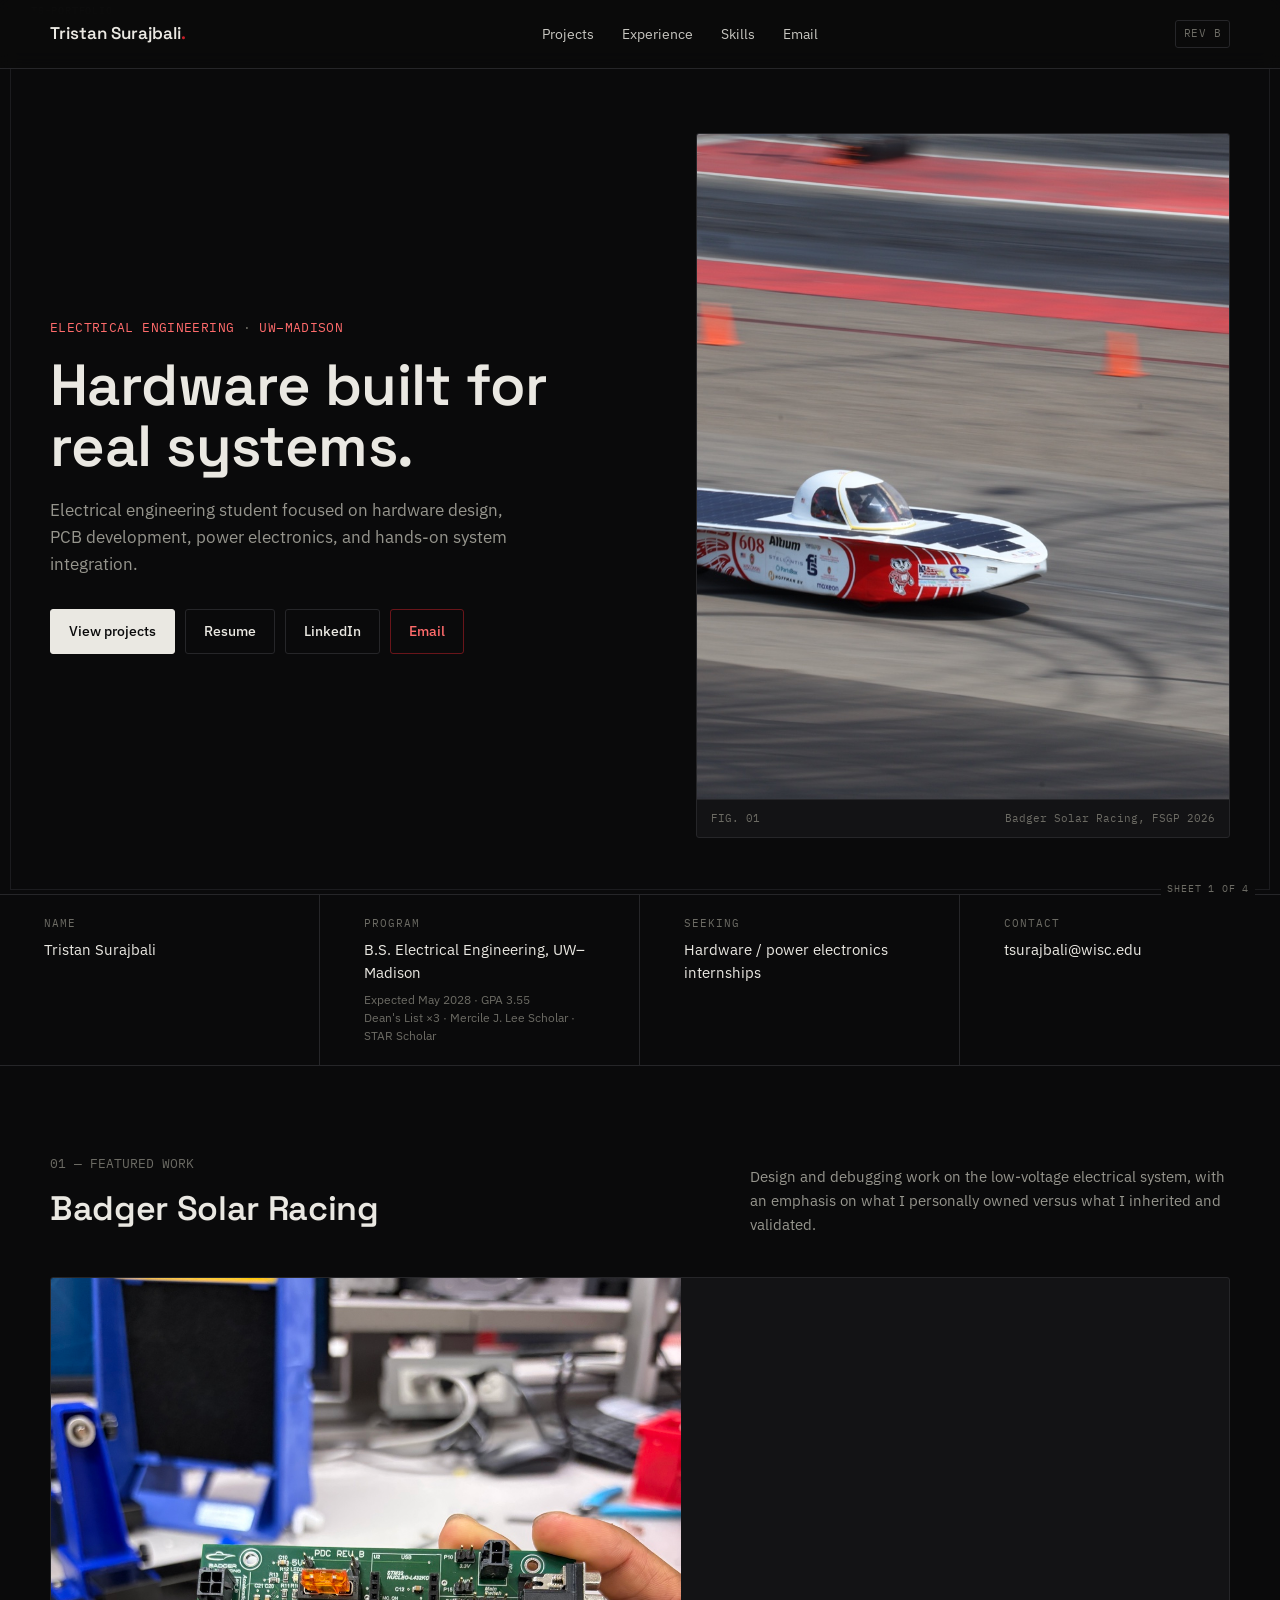
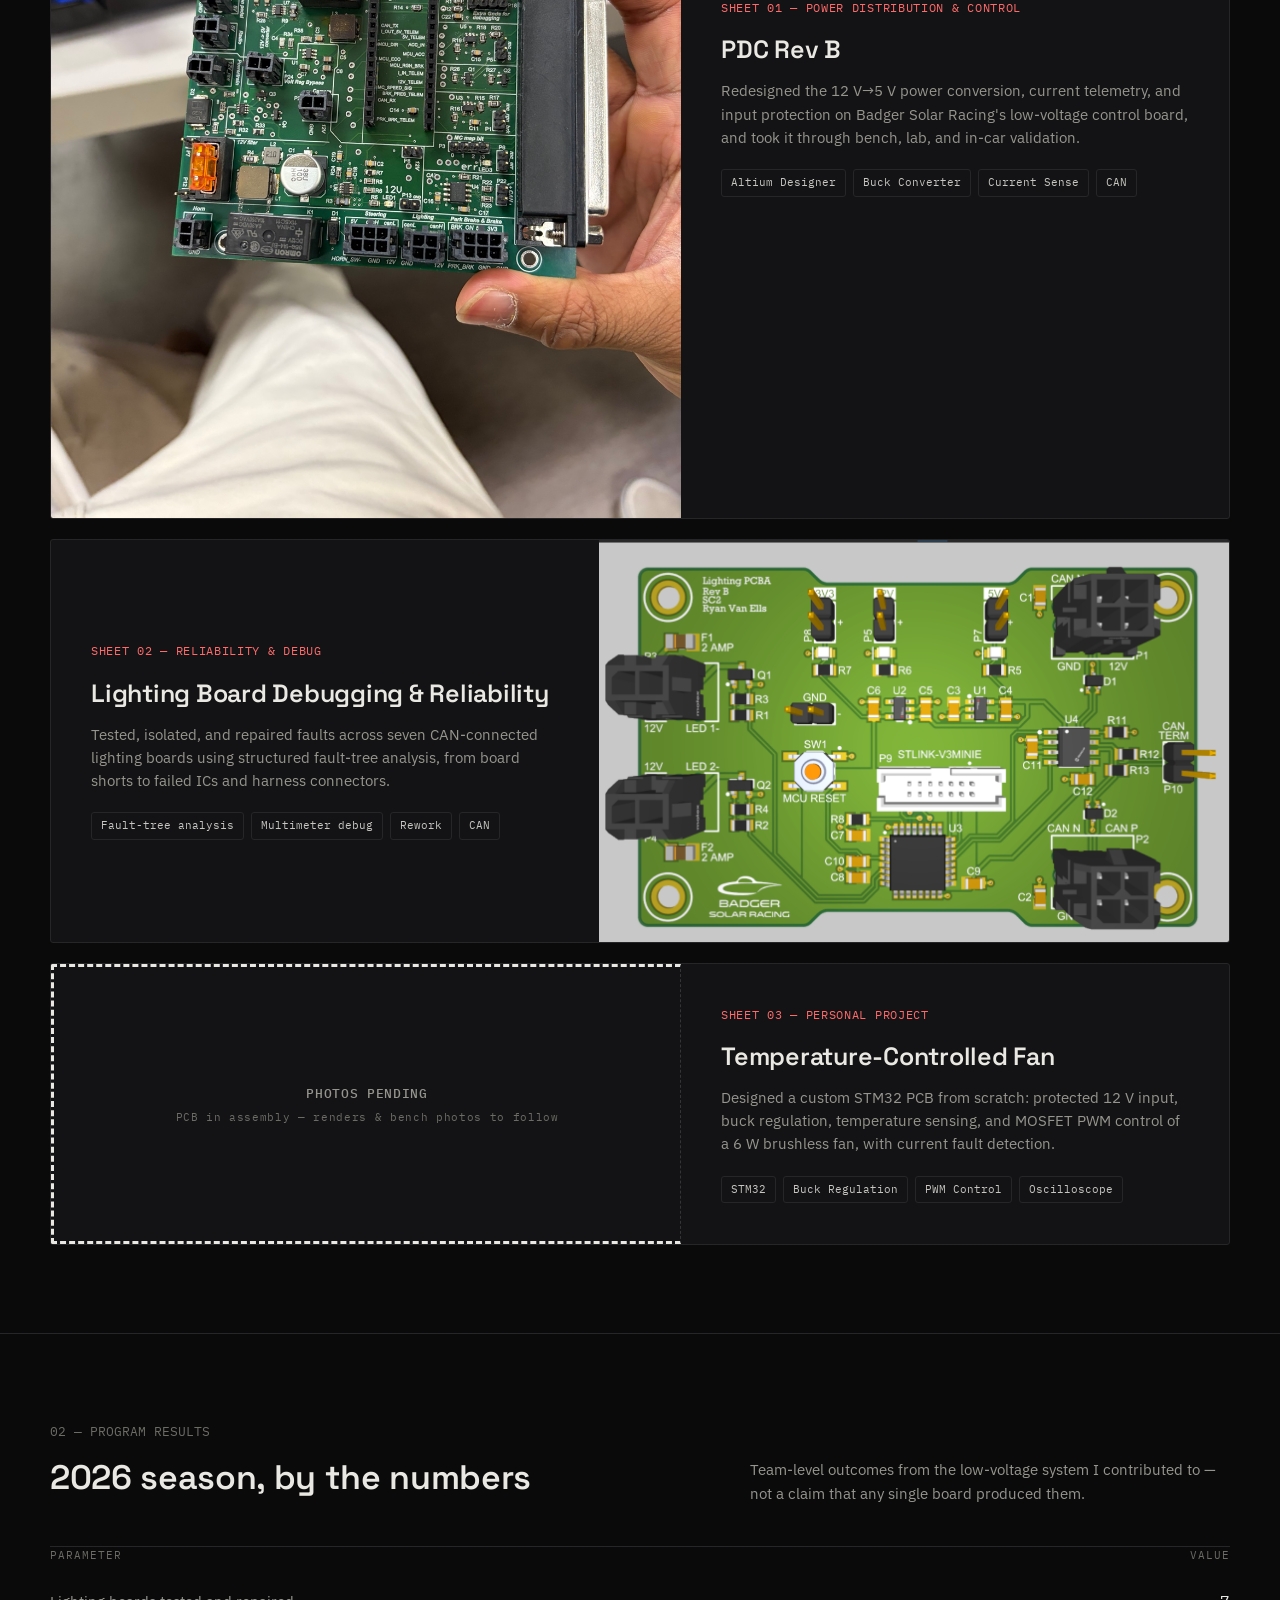
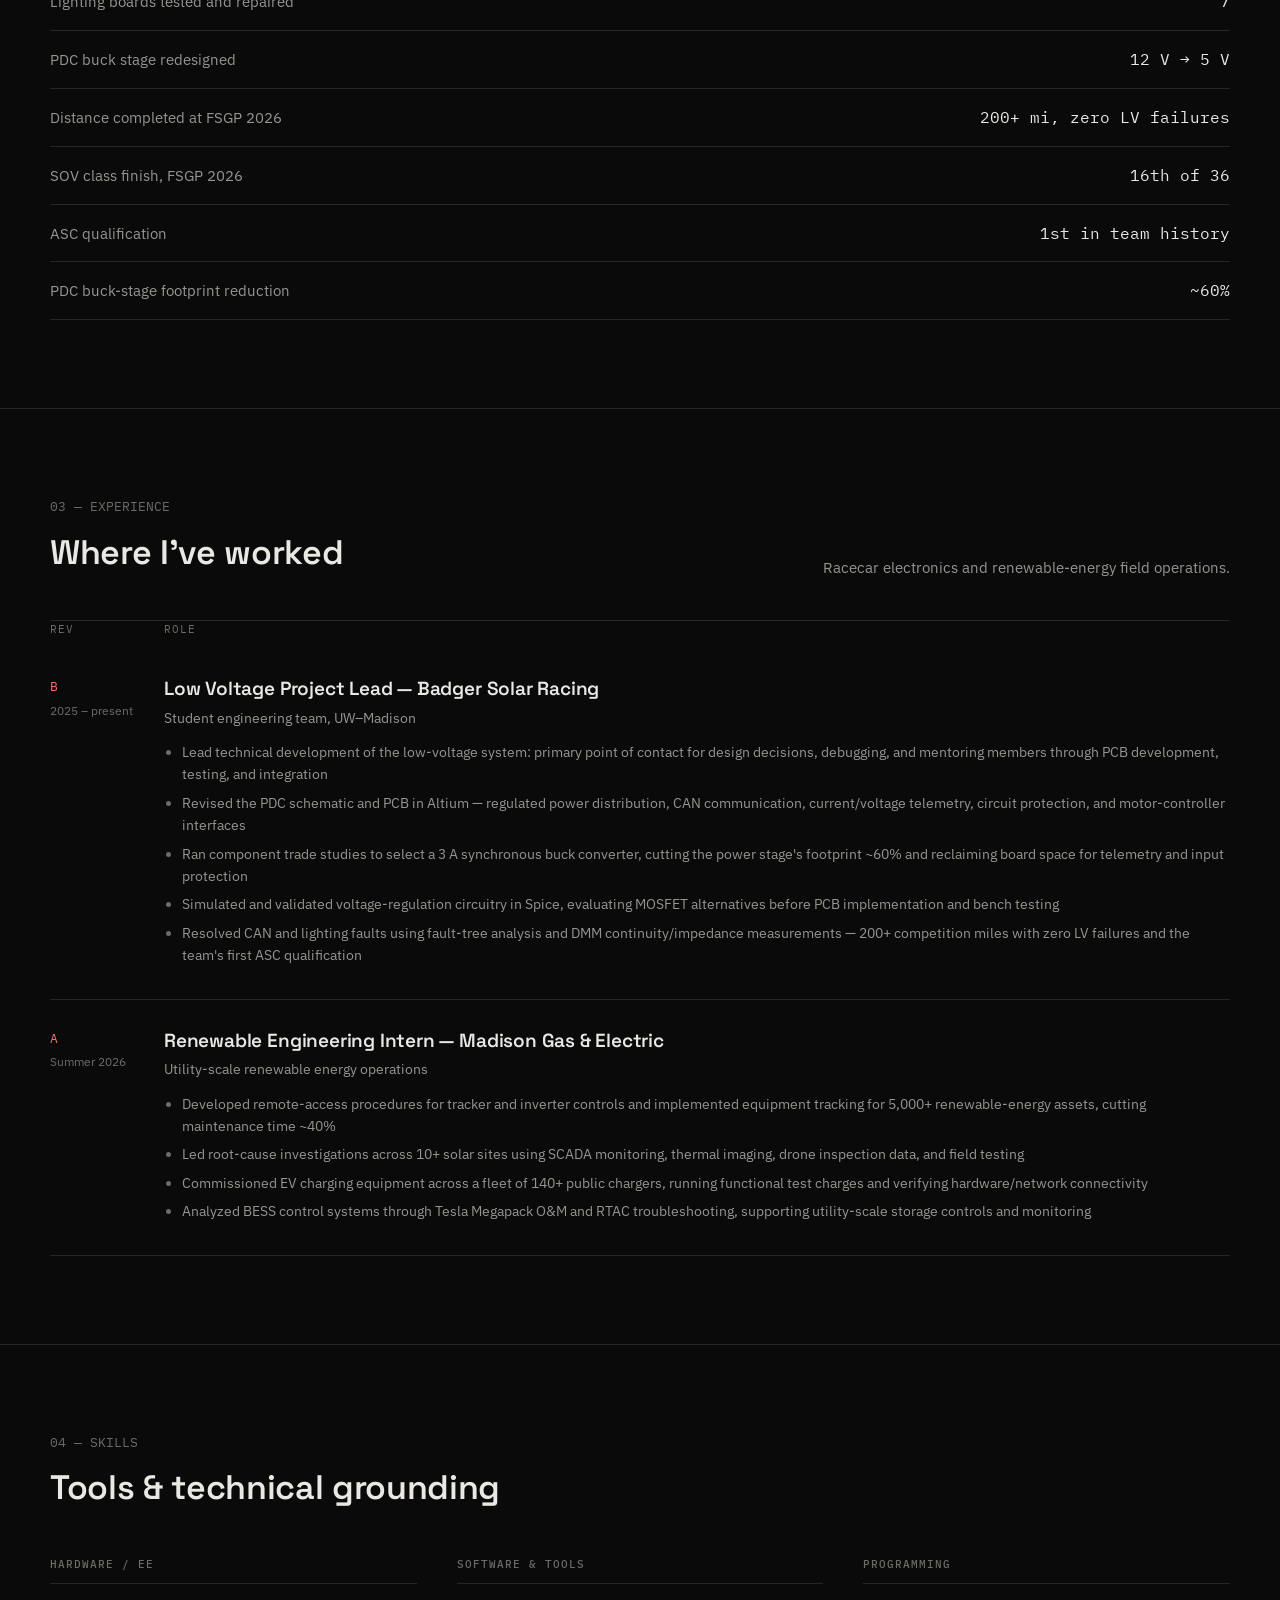
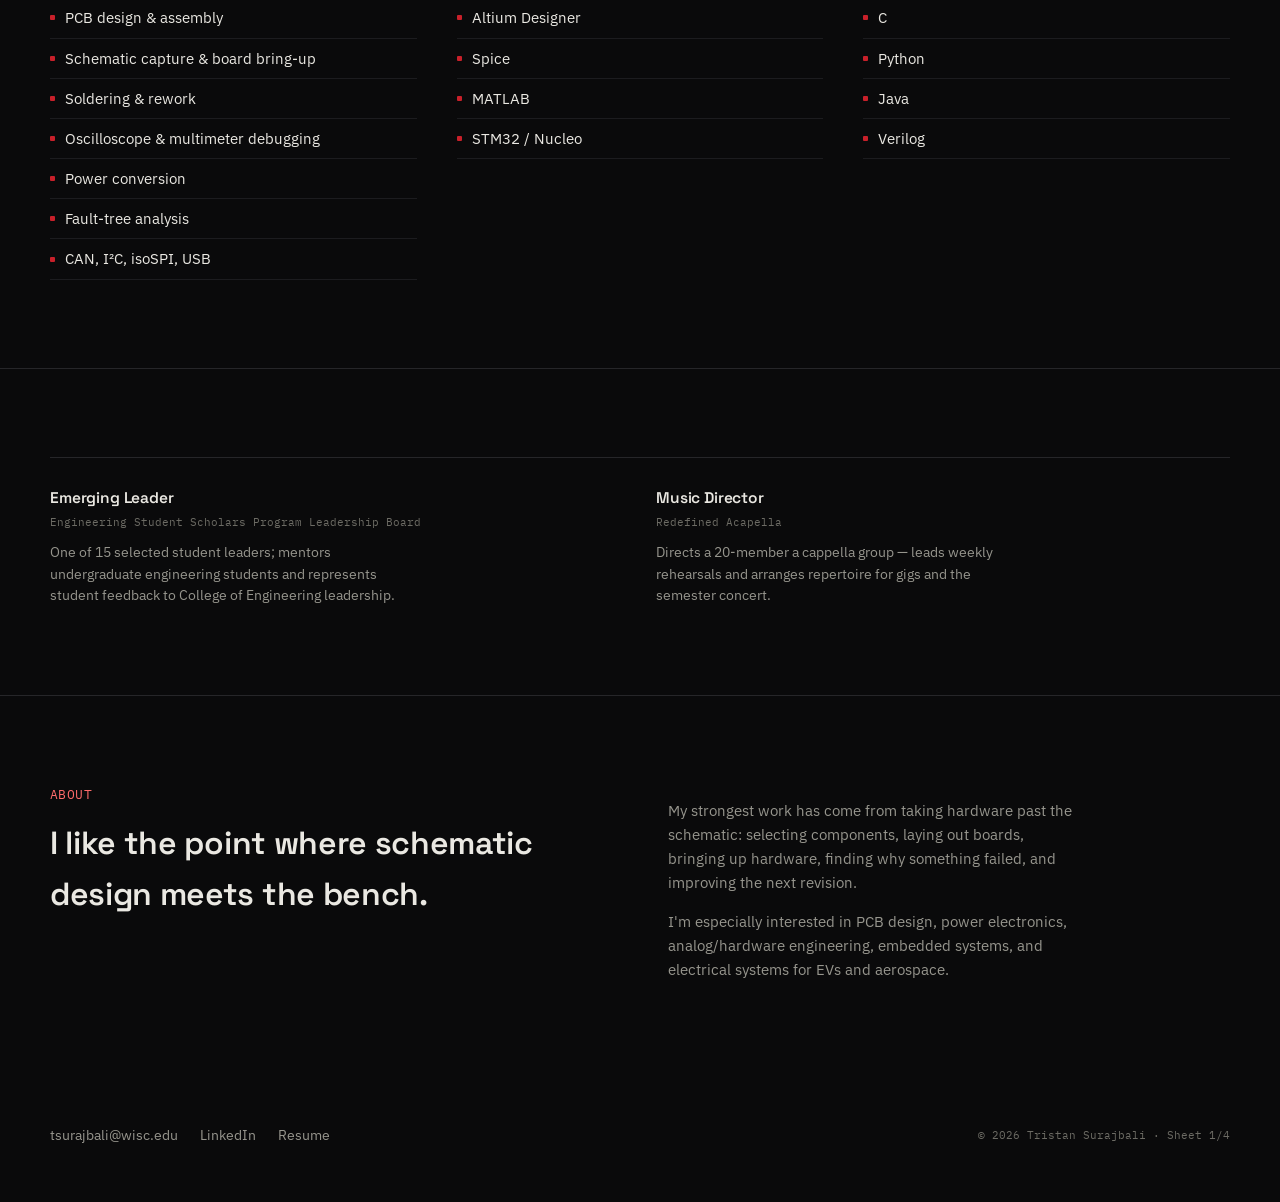
==== index.html @ f3c8b590 "Add files via upload" ====
<!doctype html>
<html lang="en">
<head>
<meta charset="utf-8" />
<meta name="viewport" content="width=device-width,initial-scale=1" />
<meta name="description" content="Tristan Surajbali — electrical engineering student focused on PCB design, power electronics, and hardware debugging." />
<title>Tristan Surajbali | Electrical Engineering Portfolio</title>
<link rel="preconnect" href="https://fonts.googleapis.com">
<link rel="preconnect" href="https://fonts.gstatic.com" crossorigin>
<link href="https://fonts.googleapis.com/css2?family=Space+Grotesk:wght@500;600;700&family=IBM+Plex+Sans:wght@400;500;600&family=IBM+Plex+Mono:wght@400;500&display=swap" rel="stylesheet">
<link rel="stylesheet" href="styles.css" />
</head>
<body>
  <div class="sheet-frame"><span class="tick-tl">TS-PORTFOLIO</span><span class="tick-br">SHEET 1 OF 4</span></div>

  <nav class="nav">
    <div class="container nav-inner">
      <a class="brand" href="index.html">Tristan Surajbali<span class="dot">.</span></a>
      <div class="nav-links">
        <a href="#projects">Projects</a>
        <a href="#experience">Experience</a>
        <a href="#skills">Skills</a>
        <a href="mailto:tsurajbali@wisc.edu">Email</a>
      </div>
      <div class="nav-rev">REV&nbsp;B</div>
    </div>
  </nav>

  <header class="hero">
    <div class="container">
      <div class="hero-grid">
        <div>
          <div class="kicker">ELECTRICAL ENGINEERING <span>·</span> UW&ndash;MADISON</div>
          <h1>Hardware built for real systems.</h1>
          <p class="hero-lede">Electrical engineering student focused on hardware design, PCB development, power electronics, and hands-on system integration.</p>
          <div class="actions">
            <a class="btn primary" href="#projects">View projects</a>
            <a class="btn" href="resume.pdf">Resume</a>
            <a class="btn" href="https://www.linkedin.com/in/tristan-surajbali/" target="_blank" rel="noopener">LinkedIn</a>
            <a class="btn accent" href="mailto:tsurajbali@wisc.edu">Email</a>
          </div>
        </div>
        <div class="figure-box">
          <img src="assets/solar-car-track.jpeg" alt="Badger Solar Racing car on track at competition" />
          <div class="figure-cap"><span>FIG. 01</span><span>Badger Solar Racing, FSGP 2026</span></div>
        </div>
      </div>
    </div>

    <div class="titleblock">
      <div class="tb-cell">
        <div class="tb-label">Name</div>
        <div class="tb-value">Tristan Surajbali</div>
      </div>
      <div class="tb-cell">
        <div class="tb-label">Program</div>
        <div class="tb-value">B.S. Electrical Engineering, UW&ndash;Madison
          <span class="tb-sub">Expected May 2028 &middot; GPA 3.55<br>Dean's List &times;3 &middot; Mercile J. Lee Scholar &middot; STAR Scholar</span>
        </div>
      </div>
      <div class="tb-cell">
        <div class="tb-label">Seeking</div>
        <div class="tb-value">Hardware / power electronics internships</div>
      </div>
      <div class="tb-cell">
        <div class="tb-label">Contact</div>
        <div class="tb-value"><a href="mailto:tsurajbali@wisc.edu">tsurajbali@wisc.edu</a></div>
      </div>
    </div>
  </header>

  <main>
    <section class="section" id="projects">
      <div class="container">
        <div class="section-head">
          <div>
            <div class="section-num mono">01 &mdash; FEATURED WORK</div>
            <h2 style="margin-top:8px;">Badger Solar Racing</h2>
          </div>
          <p>Design and debugging work on the low-voltage electrical system, with an emphasis on what I personally owned versus what I inherited and validated.</p>
        </div>

        <div class="project-list">
          <a class="project-tile" href="pdc.html">
            <div class="pt-media"><img src="assets/pdc-hand.jpeg" alt="PDC Rev B assembled PCB held in hand" /></div>
            <div class="pt-body">
              <div class="pt-sheet">SHEET 01 &mdash; POWER DISTRIBUTION &amp; CONTROL</div>
              <h3>PDC Rev B</h3>
              <p>Redesigned the 12&nbsp;V&rarr;5&nbsp;V power conversion, current telemetry, and input protection on Badger Solar Racing's low-voltage control board, and took it through bench, lab, and in-car validation.</p>
              <div class="pt-tags">
                <span class="chip">Altium Designer</span>
                <span class="chip">Buck Converter</span>
                <span class="chip">Current Sense</span>
                <span class="chip">CAN</span>
              </div>
            </div>
          </a>

          <a class="project-tile" href="lighting.html">
            <div class="pt-media"><img src="assets/lighting-3d.png" alt="Lighting control board 3D render" /></div>
            <div class="pt-body">
              <div class="pt-sheet">SHEET 02 &mdash; RELIABILITY &amp; DEBUG</div>
              <h3>Lighting Board Debugging &amp; Reliability</h3>
              <p>Tested, isolated, and repaired faults across seven CAN-connected lighting boards using structured fault-tree analysis, from board shorts to failed ICs and harness connectors.</p>
              <div class="pt-tags">
                <span class="chip">Fault-tree analysis</span>
                <span class="chip">Multimeter debug</span>
                <span class="chip">Rework</span>
                <span class="chip">CAN</span>
              </div>
            </div>
          </a>

          <a class="project-tile" href="fan.html">
            <div class="pt-media pending">
              <div class="pending-inner"><strong>PHOTOS PENDING</strong>PCB in assembly &mdash; renders &amp; bench photos to follow</div>
            </div>
            <div class="pt-body">
              <div class="pt-sheet">SHEET 03 &mdash; PERSONAL PROJECT</div>
              <h3>Temperature-Controlled Fan</h3>
              <p>Designed a custom STM32 PCB from scratch: protected 12&nbsp;V input, buck regulation, temperature sensing, and MOSFET PWM control of a 6&nbsp;W brushless fan, with current fault detection.</p>
              <div class="pt-tags">
                <span class="chip">STM32</span>
                <span class="chip">Buck Regulation</span>
                <span class="chip">PWM Control</span>
                <span class="chip">Oscilloscope</span>
              </div>
            </div>
          </a>
        </div>
      </div>
    </section>

    <section class="section compact">
      <div class="container">
        <div class="section-head">
          <div>
            <div class="section-num mono">02 &mdash; PROGRAM RESULTS</div>
            <h2 style="margin-top:8px;">2026 season, by the numbers</h2>
          </div>
          <p>Team-level outcomes from the low-voltage system I contributed to &mdash; not a claim that any single board produced them.</p>
        </div>
        <div class="spec-table">
          <div class="spec-head"><span>Parameter</span><span>Value</span></div>
          <div class="spec-row"><span class="param">Lighting boards tested and repaired</span><span class="val">7</span></div>
          <div class="spec-row"><span class="param">PDC buck stage redesigned</span><span class="val">12&nbsp;V &rarr; 5&nbsp;V</span></div>
          <div class="spec-row"><span class="param">Distance completed at FSGP 2026</span><span class="val">200+ mi, zero LV failures</span></div>
          <div class="spec-row"><span class="param">SOV class finish, FSGP 2026</span><span class="val">16th of 36</span></div>
          <div class="spec-row"><span class="param">ASC qualification</span><span class="val">1st in team history</span></div>
          <div class="spec-row"><span class="param">PDC buck-stage footprint reduction</span><span class="val">~60%</span></div>
        </div>
      </div>
    </section>

    <section class="section" id="experience">
      <div class="container">
        <div class="section-head">
          <div>
            <div class="section-num mono">03 &mdash; EXPERIENCE</div>
            <h2 style="margin-top:8px;">Where I've worked</h2>
          </div>
          <p>Racecar electronics and renewable-energy field operations.</p>
        </div>

        <div class="rev-log">
          <div class="rev-head"><span>Rev</span><span>Role</span></div>

          <div class="rev-row">
            <div>
              <div class="rev-tag">B</div>
              <span class="rev-when">2025 &ndash; present</span>
            </div>
            <div>
              <h3>Low Voltage Project Lead &mdash; Badger Solar Racing</h3>
              <div class="rev-org">Student engineering team, UW&ndash;Madison</div>
              <ul>
                <li>Lead technical development of the low-voltage system: primary point of contact for design decisions, debugging, and mentoring members through PCB development, testing, and integration</li>
                <li>Revised the PDC schematic and PCB in Altium &mdash; regulated power distribution, CAN communication, current/voltage telemetry, circuit protection, and motor-controller interfaces</li>
                <li>Ran component trade studies to select a 3&nbsp;A synchronous buck converter, cutting the power stage's footprint ~60% and reclaiming board space for telemetry and input protection</li>
                <li>Simulated and validated voltage-regulation circuitry in Spice, evaluating MOSFET alternatives before PCB implementation and bench testing</li>
                <li>Resolved CAN and lighting faults using fault-tree analysis and DMM continuity/impedance measurements &mdash; 200+ competition miles with zero LV failures and the team's first ASC qualification</li>
              </ul>
            </div>
          </div>

          <div class="rev-row">
            <div>
              <div class="rev-tag">A</div>
              <span class="rev-when">Summer 2026</span>
            </div>
            <div>
              <h3>Renewable Engineering Intern &mdash; Madison Gas &amp; Electric</h3>
              <div class="rev-org">Utility-scale renewable energy operations</div>
              <ul>
                <li>Developed remote-access procedures for tracker and inverter controls and implemented equipment tracking for 5,000+ renewable-energy assets, cutting maintenance time ~40%</li>
                <li>Led root-cause investigations across 10+ solar sites using SCADA monitoring, thermal imaging, drone inspection data, and field testing</li>
                <li>Commissioned EV charging equipment across a fleet of 140+ public chargers, running functional test charges and verifying hardware/network connectivity</li>
                <li>Analyzed BESS control systems through Tesla Megapack O&amp;M and RTAC troubleshooting, supporting utility-scale storage controls and monitoring</li>
              </ul>
            </div>
          </div>
        </div>
      </div>
    </section>

    <section class="section compact" id="skills">
      <div class="container">
        <div class="section-head">
          <div>
            <div class="section-num mono">04 &mdash; SKILLS</div>
            <h2 style="margin-top:8px;">Tools &amp; technical grounding</h2>
          </div>
        </div>
        <div class="skills-grid">
          <div class="skill-group">
            <h3>Hardware / EE</h3>
            <ul>
              <li>PCB design &amp; assembly</li>
              <li>Schematic capture &amp; board bring-up</li>
              <li>Soldering &amp; rework</li>
              <li>Oscilloscope &amp; multimeter debugging</li>
              <li>Power conversion</li>
              <li>Fault-tree analysis</li>
              <li>CAN, I&sup2;C, isoSPI, USB</li>
            </ul>
          </div>
          <div class="skill-group">
            <h3>Software &amp; Tools</h3>
            <ul>
              <li>Altium Designer</li>
              <li>Spice</li>
              <li>MATLAB</li>
              <li>STM32 / Nucleo</li>
            </ul>
          </div>
          <div class="skill-group">
            <h3>Programming</h3>
            <ul>
              <li>C</li>
              <li>Python</li>
              <li>Java</li>
              <li>Verilog</li>
            </ul>
          </div>
        </div>
      </div>
    </section>

    <section class="section compact">
      <div class="container">
        <div class="leadership-grid">
          <div class="leadership-item">
            <h3>Emerging Leader</h3>
            <div class="l-org mono">Engineering Student Scholars Program Leadership Board</div>
            <p>One of 15 selected student leaders; mentors undergraduate engineering students and represents student feedback to College of Engineering leadership.</p>
          </div>
          <div class="leadership-item">
            <h3>Music Director</h3>
            <div class="l-org mono">Redefined Acapella</div>
            <p>Directs a 20-member a cappella group &mdash; leads weekly rehearsals and arranges repertoire for gigs and the semester concert.</p>
          </div>
        </div>
      </div>
    </section>

    <section class="section compact">
      <div class="container two-col">
        <div class="copy">
          <div class="kicker" style="margin-bottom:14px;">ABOUT</div>
          <h2>I like the point where schematic design meets the bench.</h2>
        </div>
        <div class="copy">
          <p>My strongest work has come from taking hardware past the schematic: selecting components, laying out boards, bringing up hardware, finding why something failed, and improving the next revision.</p>
          <p>I'm especially interested in PCB design, power electronics, analog/hardware engineering, embedded systems, and electrical systems for EVs and aerospace.</p>
        </div>
      </div>
    </section>
  </main>

  <footer class="footer">
    <div class="container footer-inner">
      <div class="footer-links">
        <a href="mailto:tsurajbali@wisc.edu">tsurajbali@wisc.edu</a>
        <a href="https://www.linkedin.com/in/tristan-surajbali/" target="_blank" rel="noopener">LinkedIn</a>
        <a href="resume.pdf">Resume</a>
      </div>
      <div class="footer-meta">&copy; 2026 Tristan Surajbali &middot; Sheet 1/4</div>
    </div>
  </footer>
</body>
</html>
---- styles.css ----
/* ==========================================================================
   Tristan Surajbali — EE Portfolio
   Design language: dark technical documentation, borrowing structural
   conventions from real Altium schematic sheets (title blocks, sheet
   numbers, coordinate grids, spec tables) rather than generic SaaS chrome.
   ========================================================================== */

:root {
  --bg: #0a0a0b;
  --panel: #131315;
  --panel-2: #0f0f11;
  --raised: #17181b;
  --ink: #eae8e2;
  --muted: #96958d;
  --muted-2: #6c6b64;
  --line: #262629;
  --line-soft: #1c1c1f;
  --accent: #c8202a;
  --accent-ink: #ff6b6b;
  --accent-dim: rgba(200, 32, 42, 0.12);
  --max: 1180px;
  --gutter: 44px;
  --radius: 3px;
}

* { box-sizing: border-box; }
html { scroll-behavior: smooth; }
body {
  margin: 0;
  background: var(--bg);
  color: var(--ink);
  font-family: "IBM Plex Sans", ui-sans-serif, system-ui, sans-serif;
  line-height: 1.6;
  font-size: 16px;
  -webkit-font-smoothing: antialiased;
}
a { color: inherit; text-decoration: none; }
img { display: block; max-width: 100%; }
::selection { background: var(--accent); color: #fff; }

h1, h2, h3 {
  font-family: "Space Grotesk", "IBM Plex Sans", sans-serif;
  font-weight: 600;
  letter-spacing: -0.01em;
  margin: 0;
}

.mono {
  font-family: "IBM Plex Mono", ui-monospace, monospace;
}

.container { width: min(var(--max), calc(100% - var(--gutter) * 2)); margin: 0 auto; }

:focus-visible { outline: 2px solid var(--accent-ink); outline-offset: 3px; }

/* -------------------------------------------------------------------------
   Sheet frame — thin outer border with coordinate ticks, echoing the
   border/zone markers on a real drawing sheet. Decorative, desktop only.
   ------------------------------------------------------------------------- */
.sheet-frame { display: none; }
@media (min-width: 1000px) {
  .sheet-frame {
    display: block;
    position: fixed;
    inset: 10px;
    border: 1px solid var(--line-soft);
    pointer-events: none;
    z-index: 1;
  }
  .sheet-frame span {
    position: absolute;
    font-family: "IBM Plex Mono", monospace;
    font-size: 10px;
    color: var(--muted-2);
    letter-spacing: 0.08em;
  }
  .sheet-frame .tick-tl { top: -8px; left: 14px; background: var(--bg); padding: 0 6px; }
  .sheet-frame .tick-br { bottom: -8px; right: 14px; background: var(--bg); padding: 0 6px; }
}

/* -------------------------------------------------------------------------
   Nav
   ------------------------------------------------------------------------- */
.nav {
  position: sticky; top: 0; z-index: 40;
  background: rgba(10, 10, 11, 0.9);
  backdrop-filter: blur(10px);
  border-bottom: 1px solid var(--line);
}
.nav-inner { height: 68px; display: flex; align-items: center; justify-content: space-between; gap: 20px; }
.brand { font-family: "Space Grotesk", sans-serif; font-weight: 600; font-size: 17px; }
.brand .dot { color: var(--accent); }
.nav-links { display: flex; align-items: center; gap: 28px; font-size: 14px; color: #c7c6c0; }
.nav-links a { transition: color .15s ease; }
.nav-links a:hover { color: #fff; }
.nav-rev {
  font-family: "IBM Plex Mono", monospace;
  font-size: 11px;
  color: var(--muted-2);
  border: 1px solid var(--line);
  padding: 4px 8px;
  border-radius: var(--radius);
  letter-spacing: 0.04em;
}

/* -------------------------------------------------------------------------
   Hero — figure-box treatment instead of full-bleed gradient photo
   ------------------------------------------------------------------------- */
.hero { padding: 64px 0 0; border-bottom: 1px solid var(--line); position: relative; }
.hero-grid { display: grid; grid-template-columns: 1.05fr 0.95fr; gap: 56px; align-items: center; padding-bottom: 56px; }
.kicker {
  font-family: "IBM Plex Mono", monospace;
  font-size: 12.5px;
  color: var(--accent-ink);
  letter-spacing: 0.03em;
  margin-bottom: 18px;
}
.kicker span { color: var(--muted-2); }
.hero h1 { font-size: clamp(38px, 4.6vw, 58px); line-height: 1.05; margin-bottom: 20px; }
.hero-lede { color: var(--muted); font-size: 17px; max-width: 480px; margin: 0 0 30px; }
.actions { display: flex; flex-wrap: wrap; gap: 10px; }
.btn {
  display: inline-flex; align-items: center; gap: 8px;
  padding: 11px 18px; font-size: 13.5px; font-weight: 500;
  border: 1px solid var(--line); border-radius: var(--radius);
  background: transparent; color: var(--ink);
  transition: border-color .15s ease, background .15s ease;
  font-family: "IBM Plex Sans", sans-serif;
}
.btn:hover { border-color: #45454a; background: var(--raised); }
.btn.primary { background: var(--ink); color: #0a0a0b; border-color: var(--ink); }
.btn.primary:hover { background: #fff; border-color: #fff; }
.btn.accent { border-color: rgba(200,32,42,0.5); color: var(--accent-ink); }
.btn.accent:hover { background: var(--accent-dim); border-color: var(--accent); }

.figure-box { border: 1px solid var(--line); border-radius: var(--radius); overflow: hidden; background: var(--panel); }
.figure-box img { width: 100%; height: 100%; object-fit: cover; aspect-ratio: 4/5; }
.figure-cap {
  display: flex; justify-content: space-between; gap: 12px;
  padding: 10px 14px; border-top: 1px solid var(--line);
  font-family: "IBM Plex Mono", monospace; font-size: 11px; color: var(--muted-2);
}

/* Title-block strip — mirrors the title block on the schematic sheets */
.titleblock {
  border-top: 1px solid var(--line);
  display: grid;
  grid-template-columns: repeat(4, 1fr);
}
.tb-cell { padding: 20px var(--gutter); border-right: 1px solid var(--line); }
.tb-cell:last-child { border-right: none; }
.tb-label {
  font-family: "IBM Plex Mono", monospace; font-size: 10.5px;
  color: var(--muted-2); letter-spacing: 0.09em; text-transform: uppercase;
  margin-bottom: 6px;
}
.tb-value { font-size: 14.5px; color: var(--ink); }
.tb-value a:hover { color: var(--accent-ink); }

/* -------------------------------------------------------------------------
   Sections
   ------------------------------------------------------------------------- */
.section { padding: 88px 0; border-bottom: 1px solid var(--line); }
.section:last-of-type { border-bottom: none; }
.section-head { display: flex; justify-content: space-between; align-items: end; gap: 28px; margin-bottom: 40px; }
.section-head h2 { font-size: clamp(26px, 3vw, 34px); }
.section-head p { color: var(--muted); max-width: 480px; margin: 0; font-size: 15px; }
.section-num {
  font-family: "IBM Plex Mono", monospace; color: var(--muted-2); font-size: 13px;
}

/* Featured project tiles — large imagery, minimal chrome */
.project-list { display: grid; gap: 20px; }
.project-tile {
  display: grid; grid-template-columns: 1.15fr 1fr;
  border: 1px solid var(--line); border-radius: var(--radius);
  overflow: hidden; background: var(--panel);
  transition: border-color .18s ease;
}
.project-tile:hover { border-color: #3a3a3f; }
.project-tile:nth-child(even) { grid-template-columns: 1fr 1.15fr; }
.project-tile:nth-child(even) .pt-media { order: 2; }
.pt-media { overflow: hidden; background: #0c0c0d; }
.pt-media img { width: 100%; height: 100%; object-fit: cover; min-height: 280px; transition: transform .6s ease; }
.project-tile:hover .pt-media img { transform: scale(1.03); }
.pt-body { padding: 38px 40px; display: flex; flex-direction: column; justify-content: center; }
.pt-sheet { font-family: "IBM Plex Mono", monospace; font-size: 11.5px; color: var(--accent-ink); letter-spacing: 0.06em; margin-bottom: 12px; }
.pt-body h3 { font-size: 25px; margin-bottom: 10px; }
.pt-body p { color: var(--muted); margin: 0 0 20px; font-size: 14.5px; }
.pt-tags { display: flex; flex-wrap: wrap; gap: 7px; }
.chip {
  font-family: "IBM Plex Mono", monospace; font-size: 11px; color: #c7c6c0;
  border: 1px solid var(--line); padding: 4px 9px; border-radius: var(--radius);
}

/* Spec table — replaces generic stat cards */
.spec-table { border-top: 1px solid var(--line); }
.spec-row {
  display: grid; grid-template-columns: 1fr auto;
  padding: 16px 0; border-bottom: 1px solid var(--line);
  align-items: baseline; gap: 20px;
}
.spec-row .param { color: var(--muted); font-size: 14.5px; }
.spec-row .val { font-family: "IBM Plex Mono", monospace; font-size: 15.5px; color: var(--ink); text-align: right; white-space: nowrap; }
.spec-head {
  display: grid; grid-template-columns: 1fr auto; padding-bottom: 10px;
  font-family: "IBM Plex Mono", monospace; font-size: 10.5px; color: var(--muted-2);
  letter-spacing: 0.09em; text-transform: uppercase; gap: 20px;
}

/* Experience — revision-history log */
.rev-log { border-top: 1px solid var(--line); }
.rev-head {
  display: grid; grid-template-columns: 90px 1fr; gap: 24px; padding-bottom: 10px;
  font-family: "IBM Plex Mono", monospace; font-size: 10.5px; color: var(--muted-2);
  letter-spacing: 0.09em; text-transform: uppercase;
}
.rev-row { display: grid; grid-template-columns: 90px 1fr; gap: 24px; padding: 26px 0; border-bottom: 1px solid var(--line); }
.rev-tag { font-family: "IBM Plex Mono", monospace; color: var(--accent-ink); font-size: 13px; padding-top: 3px; }
.rev-when { display: block; color: var(--muted-2); font-size: 11.5px; margin-top: 4px; }
.rev-row h3 { font-size: 19px; margin-bottom: 3px; }
.rev-org { color: var(--muted); font-size: 13.5px; margin-bottom: 12px; }
.rev-row ul { margin: 0; padding-left: 18px; color: var(--muted); font-size: 14px; }
.rev-row li { margin-bottom: 6px; }
.rev-row li::marker { color: var(--muted-2); }

/* About + skills */
.two-col { display: grid; grid-template-columns: 1fr 1fr; gap: 56px; align-items: start; }
.copy h2 { font-size: clamp(24px, 3vw, 32px); margin-bottom: 16px; }
.copy p { color: var(--muted); font-size: 15px; max-width: 46ch; }
.copy p + p { margin-top: 14px; }

.skills-grid { display: grid; grid-template-columns: repeat(3, 1fr); gap: 40px; }
.skill-group h3 {
  font-family: "IBM Plex Mono", monospace; font-size: 11px; text-transform: uppercase;
  letter-spacing: 0.09em; color: var(--muted-2); font-weight: 500; margin-bottom: 14px;
  padding-bottom: 10px; border-bottom: 1px solid var(--line);
}
.skill-group ul { list-style: none; margin: 0; padding: 0; }
.skill-group li {
  font-size: 14.5px; color: var(--ink); padding: 8px 0; border-bottom: 1px solid var(--line-soft);
  display: flex; align-items: center; gap: 10px;
}
.skill-group li::before { content: ""; width: 5px; height: 5px; background: var(--accent); border-radius: 1px; flex-shrink: 0; }

/* Leadership — intentionally quieter than Experience: no rev tags, no
   bullet lists, just enough to signal well-roundedness without competing
   with the technical content above it. */
.leadership-grid { display: grid; grid-template-columns: 1fr 1fr; gap: 32px; border-top: 1px solid var(--line); padding-top: 28px; }
.leadership-item h3 { font-size: 15.5px; margin-bottom: 4px; }
.leadership-item .l-org { font-family: "IBM Plex Mono", monospace; font-size: 11px; color: var(--muted-2); margin-bottom: 10px; }
.leadership-item p { color: var(--muted); font-size: 13.5px; margin: 0; max-width: 46ch; }

/* Education line within the title block value */
.tb-sub { display: block; color: var(--muted-2); font-size: 12px; margin-top: 6px; line-height: 1.5; }

/* Footer */
.footer { padding: 40px 0 56px; }
.footer-inner { display: flex; justify-content: space-between; align-items: center; gap: 20px; flex-wrap: wrap; }
.footer-links { display: flex; gap: 22px; font-size: 13.5px; color: var(--muted); }
.footer-links a:hover { color: var(--ink); }
.footer-meta { font-family: "IBM Plex Mono", monospace; font-size: 11px; color: var(--muted-2); }

/* -------------------------------------------------------------------------
   Project detail pages
   ------------------------------------------------------------------------- */
.project-hero { padding: 54px 0 0; border-bottom: 1px solid var(--line); }
.ph-top { display: flex; justify-content: space-between; align-items: start; gap: 24px; padding-bottom: 40px; }
.ph-eyebrow { font-family: "IBM Plex Mono", monospace; font-size: 12px; color: var(--accent-ink); margin-bottom: 14px; letter-spacing: 0.03em; }
.project-hero h1 { font-size: clamp(32px, 4.4vw, 50px); margin-bottom: 16px; max-width: 800px; }
.project-hero .lede { color: var(--muted); font-size: 16.5px; max-width: 640px; margin: 0 0 20px; }
.sheet-tag { font-family: "IBM Plex Mono", monospace; font-size: 11px; color: var(--muted-2); text-align: right; white-space: nowrap; padding-top: 4px; }
.sheet-tag strong { display: block; color: var(--muted); font-size: 13px; margin-bottom: 4px; }

.ownership-split { display: grid; grid-template-columns: 1fr 1fr; border: 1px solid var(--line); border-radius: var(--radius); overflow: hidden; margin-top: 40px; }
.own-col { padding: 26px 28px; }
.own-col + .own-col { border-left: 1px solid var(--line); }
.own-col.mine { background: var(--accent-dim); }
.own-label { font-family: "IBM Plex Mono", monospace; font-size: 10.5px; text-transform: uppercase; letter-spacing: 0.09em; margin-bottom: 14px; color: var(--muted-2); }
.own-col.mine .own-label { color: var(--accent-ink); }
.own-col ul { margin: 0; padding-left: 18px; font-size: 14px; color: var(--ink); }
.own-col.inherited ul { color: var(--muted); }
.own-col li { margin-bottom: 8px; }

.pd-section { padding: 64px 0; border-bottom: 1px solid var(--line); }
.pd-num { font-family: "IBM Plex Mono", monospace; color: var(--muted-2); font-size: 12px; letter-spacing: 0.05em; margin-bottom: 12px; }
.pd-grid { display: grid; grid-template-columns: 1fr 1fr; gap: 48px; align-items: center; }
.pd-grid.reverse .pd-figure { order: 2; }
.pd-copy h2 { font-size: clamp(22px, 3vw, 30px); margin-bottom: 14px; }
.pd-copy p { color: var(--muted); font-size: 15px; max-width: 50ch; }
.pd-copy p + p { margin-top: 12px; }
.notice {
  margin-top: 18px; padding: 14px 16px; border: 1px solid var(--line);
  border-left: 2px solid var(--accent); border-radius: 2px;
  font-size: 13.5px; color: var(--muted); background: var(--panel);
}
.notice strong { color: var(--ink); }

.pd-figure { border: 1px solid var(--line); border-radius: var(--radius); overflow: hidden; background: #f4f1ea; }
.pd-figure.dark { background: #0d0d0e; }
.pd-figure img { width: 100%; height: auto; cursor: zoom-in; display: block; }
.pd-caption {
  padding: 10px 14px; font-family: "IBM Plex Mono", monospace; font-size: 11px;
  color: var(--muted-2); border-top: 1px solid var(--line); background: var(--panel);
}

.feature-grid { display: grid; grid-template-columns: repeat(2, 1fr); gap: 1px; background: var(--line); border: 1px solid var(--line); border-radius: var(--radius); overflow: hidden; }
.feature-cell { background: var(--panel); padding: 26px 28px; }
.feature-cell .fc-tag { font-family: "IBM Plex Mono", monospace; font-size: 10.5px; color: var(--accent-ink); letter-spacing: 0.08em; margin-bottom: 10px; }
.feature-cell h3 { font-size: 18px; margin-bottom: 8px; }
.feature-cell p { margin: 0; color: var(--muted); font-size: 13.5px; }

.gallery { display: grid; grid-template-columns: 1.2fr 0.8fr; gap: 18px; }
.gallery-stack { display: grid; gap: 18px; }
.gallery .pd-figure img { height: 100%; object-fit: cover; }

.timeline { display: grid; grid-template-columns: repeat(4, 1fr); gap: 1px; background: var(--line); border: 1px solid var(--line); border-radius: var(--radius); overflow: hidden; counter-reset: step; }
.tl-step { background: var(--panel); padding: 22px 20px; }
.tl-step::before {
  counter-increment: step; content: "0" counter(step);
  display: block; font-family: "IBM Plex Mono", monospace; color: var(--accent-ink);
  font-size: 11px; letter-spacing: 0.08em; margin-bottom: 10px;
}
.tl-step h3 { font-size: 15.5px; margin-bottom: 6px; }
.tl-step p { margin: 0; color: var(--muted); font-size: 12.5px; }

.result-band { padding: 60px 0; }
.result-grid { display: grid; grid-template-columns: 1fr 1fr; gap: 48px; align-items: center; }

.pd-nav { display: flex; justify-content: space-between; padding: 30px 0; }
.pd-nav a { font-size: 13.5px; color: var(--muted); }
.pd-nav a:hover { color: var(--ink); }

/* Placeholder figures — used where a photo/schematic hasn't been captured yet.
   Kept in the same drafting language (corner ticks, mono caption) rather
   than a generic broken-looking empty box. */
.pd-figure.pending {
  background: var(--panel);
  border-style: dashed;
  border-color: #333338;
  min-height: 220px;
  display: flex;
  align-items: center;
  justify-content: center;
  position: relative;
  aspect-ratio: 4/3;
}
.pd-figure.pending .pending-inner {
  text-align: center;
  color: var(--muted-2);
  font-family: "IBM Plex Mono", monospace;
  font-size: 11.5px;
  letter-spacing: 0.06em;
  padding: 20px;
}
.pd-figure.pending .pending-inner strong {
  display: block;
  color: var(--muted);
  font-size: 12.5px;
  margin-bottom: 6px;
  font-weight: 500;
}
.pd-figure.pending::before,
.pd-figure.pending::after {
  content: "";
  position: absolute;
  width: 14px; height: 14px;
  border: 1px solid #333338;
}
.pd-figure.pending::before { top: 8px; left: 8px; border-right: none; border-bottom: none; }
.pd-figure.pending::after { bottom: 8px; right: 8px; border-left: none; border-top: none; }

.pt-media.pending {
  background: var(--panel);
  border-style: dashed;
  border-right: 1px dashed #333338;
  display: flex;
  align-items: center;
  justify-content: center;
  min-height: 280px;
}
.pt-media.pending .pending-inner {
  text-align: center;
  color: var(--muted-2);
  font-family: "IBM Plex Mono", monospace;
  font-size: 11px;
  letter-spacing: 0.06em;
  padding: 20px;
}
.pt-media.pending .pending-inner strong {
  display: block;
  color: var(--muted);
  font-size: 12.5px;
  margin-bottom: 6px;
  font-weight: 500;
}

/* Zoom modal */
.modal { position: fixed; inset: 0; z-index: 100; display: none; place-items: center; background: rgba(6,6,7,0.94); padding: 24px; }
.modal.open { display: grid; }
.modal img { max-width: min(1400px, 94vw); max-height: 90vh; object-fit: contain; border: 1px solid var(--line); }
.modal button {
  position: absolute; top: 20px; right: 24px; width: 40px; height: 40px;
  border-radius: 999px; border: 1px solid #333; background: #131315; color: var(--ink);
  font-size: 20px; cursor: pointer; font-family: "IBM Plex Sans", sans-serif;
}
.modal button:hover { border-color: var(--accent-ink); color: var(--accent-ink); }

/* -------------------------------------------------------------------------
   Responsive
   ------------------------------------------------------------------------- */
@media (max-width: 980px) {
  .hero-grid { grid-template-columns: 1fr; gap: 32px; }
  .figure-box img { aspect-ratio: 16/10; }
  .titleblock { grid-template-columns: repeat(2, 1fr); }
  .tb-cell:nth-child(2) { border-right: none; }
  .tb-cell:nth-child(n+3) { border-top: 1px solid var(--line); }
  .project-tile, .project-tile:nth-child(even) { grid-template-columns: 1fr; }
  .project-tile:nth-child(even) .pt-media { order: 0; }
  .pt-body { padding: 28px 26px; }
  .two-col, .pd-grid, .result-grid, .leadership-grid { grid-template-columns: 1fr; gap: 24px; }
  .pd-grid.reverse .pd-figure { order: 0; }
  .skills-grid { grid-template-columns: repeat(2, 1fr); gap: 28px; }
  .feature-grid { grid-template-columns: 1fr; }
  .timeline { grid-template-columns: repeat(2, 1fr); }
  .gallery { grid-template-columns: 1fr; }
  .ownership-split { grid-template-columns: 1fr; }
  .own-col + .own-col { border-left: none; border-top: 1px solid var(--line); }
  .ph-top { flex-direction: column; }
  .sheet-tag { text-align: left; }
}
@media (max-width: 640px) {
  :root { --gutter: 22px; }
  .nav-links a:not(:last-child) { display: none; }
  .section { padding: 60px 0; }
  .section-head { display: block; }
  .section-head p { margin-top: 10px; }
  .titleblock { grid-template-columns: 1fr; }
  .tb-cell { border-right: none !important; border-top: 1px solid var(--line); }
  .tb-cell:first-child { border-top: none; }
  .skills-grid { grid-template-columns: 1fr; }
  .rev-head { display: none; }
  .rev-row { grid-template-columns: 1fr; gap: 6px; }
  .timeline { grid-template-columns: 1fr; }
  .footer-inner { flex-direction: column; align-items: flex-start; }
}

@media (prefers-reduced-motion: reduce) {
  * { transition: none !important; animation: none !important; }
}
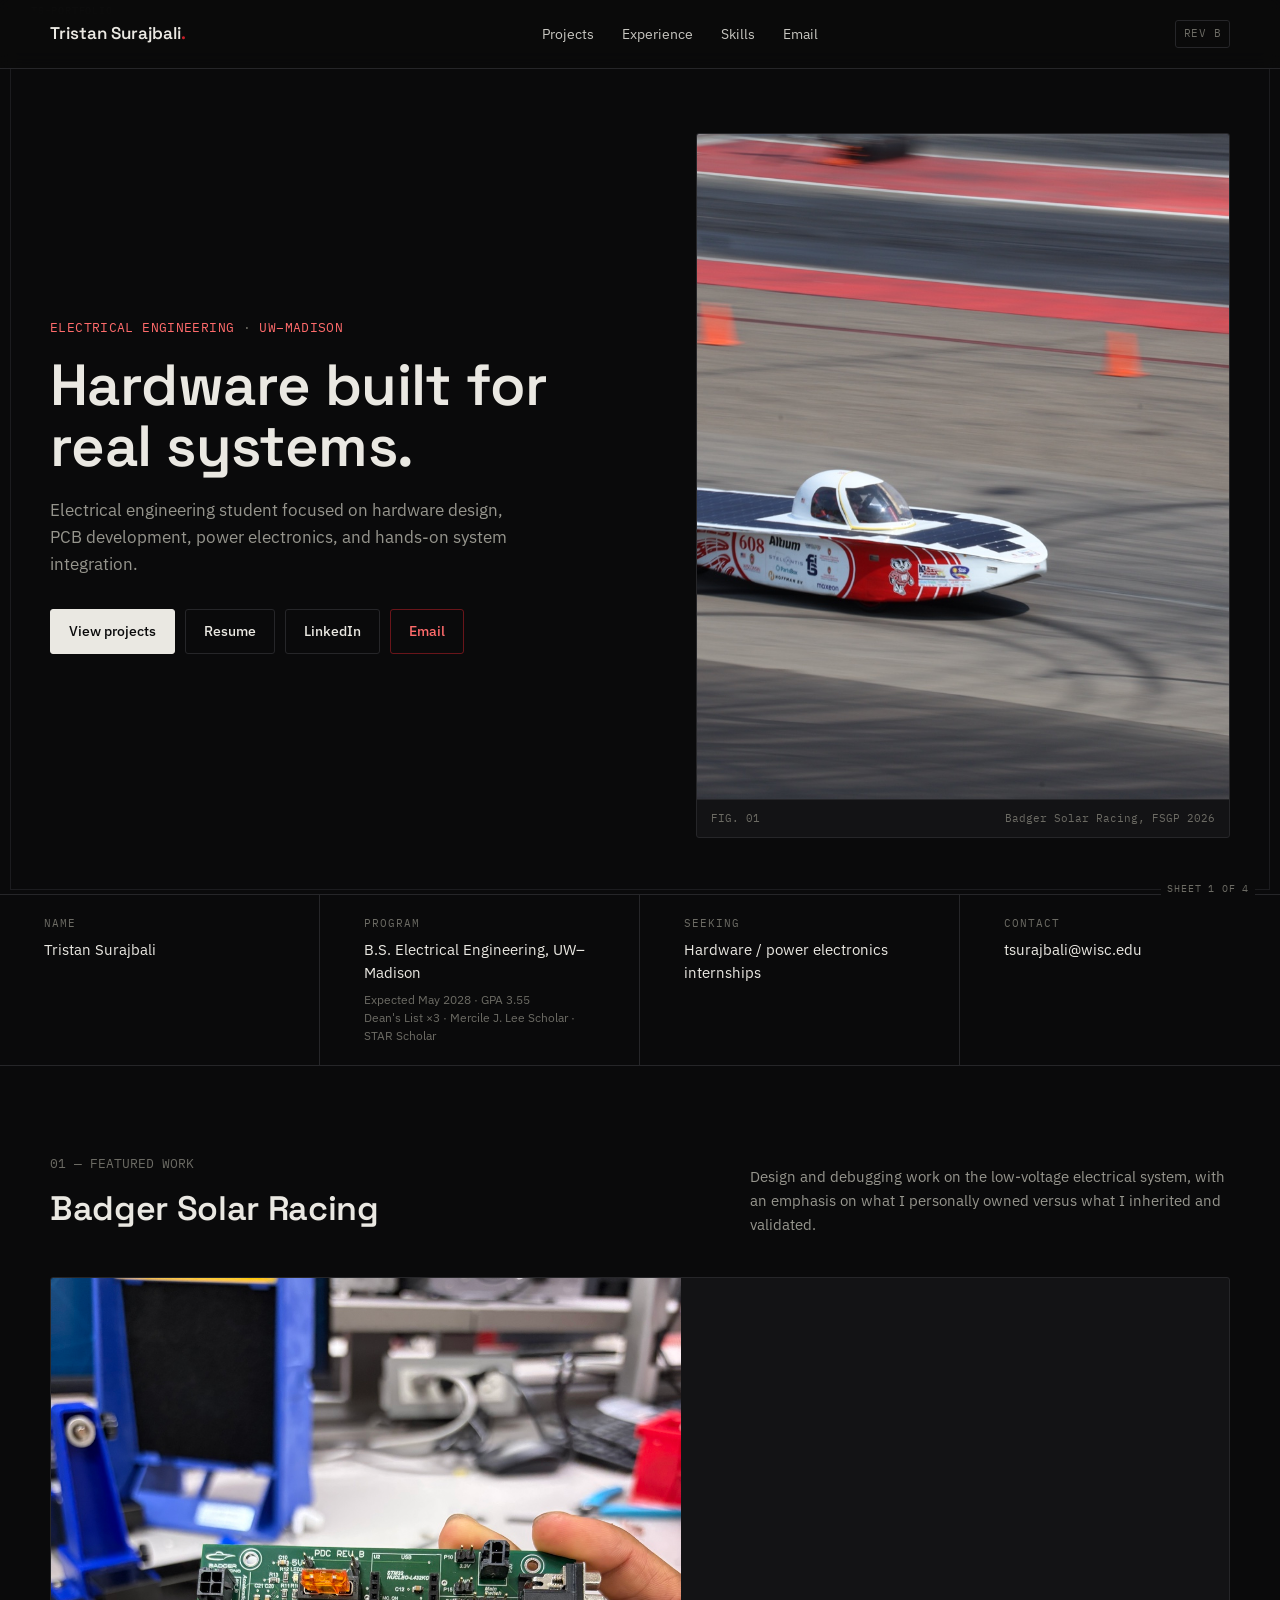
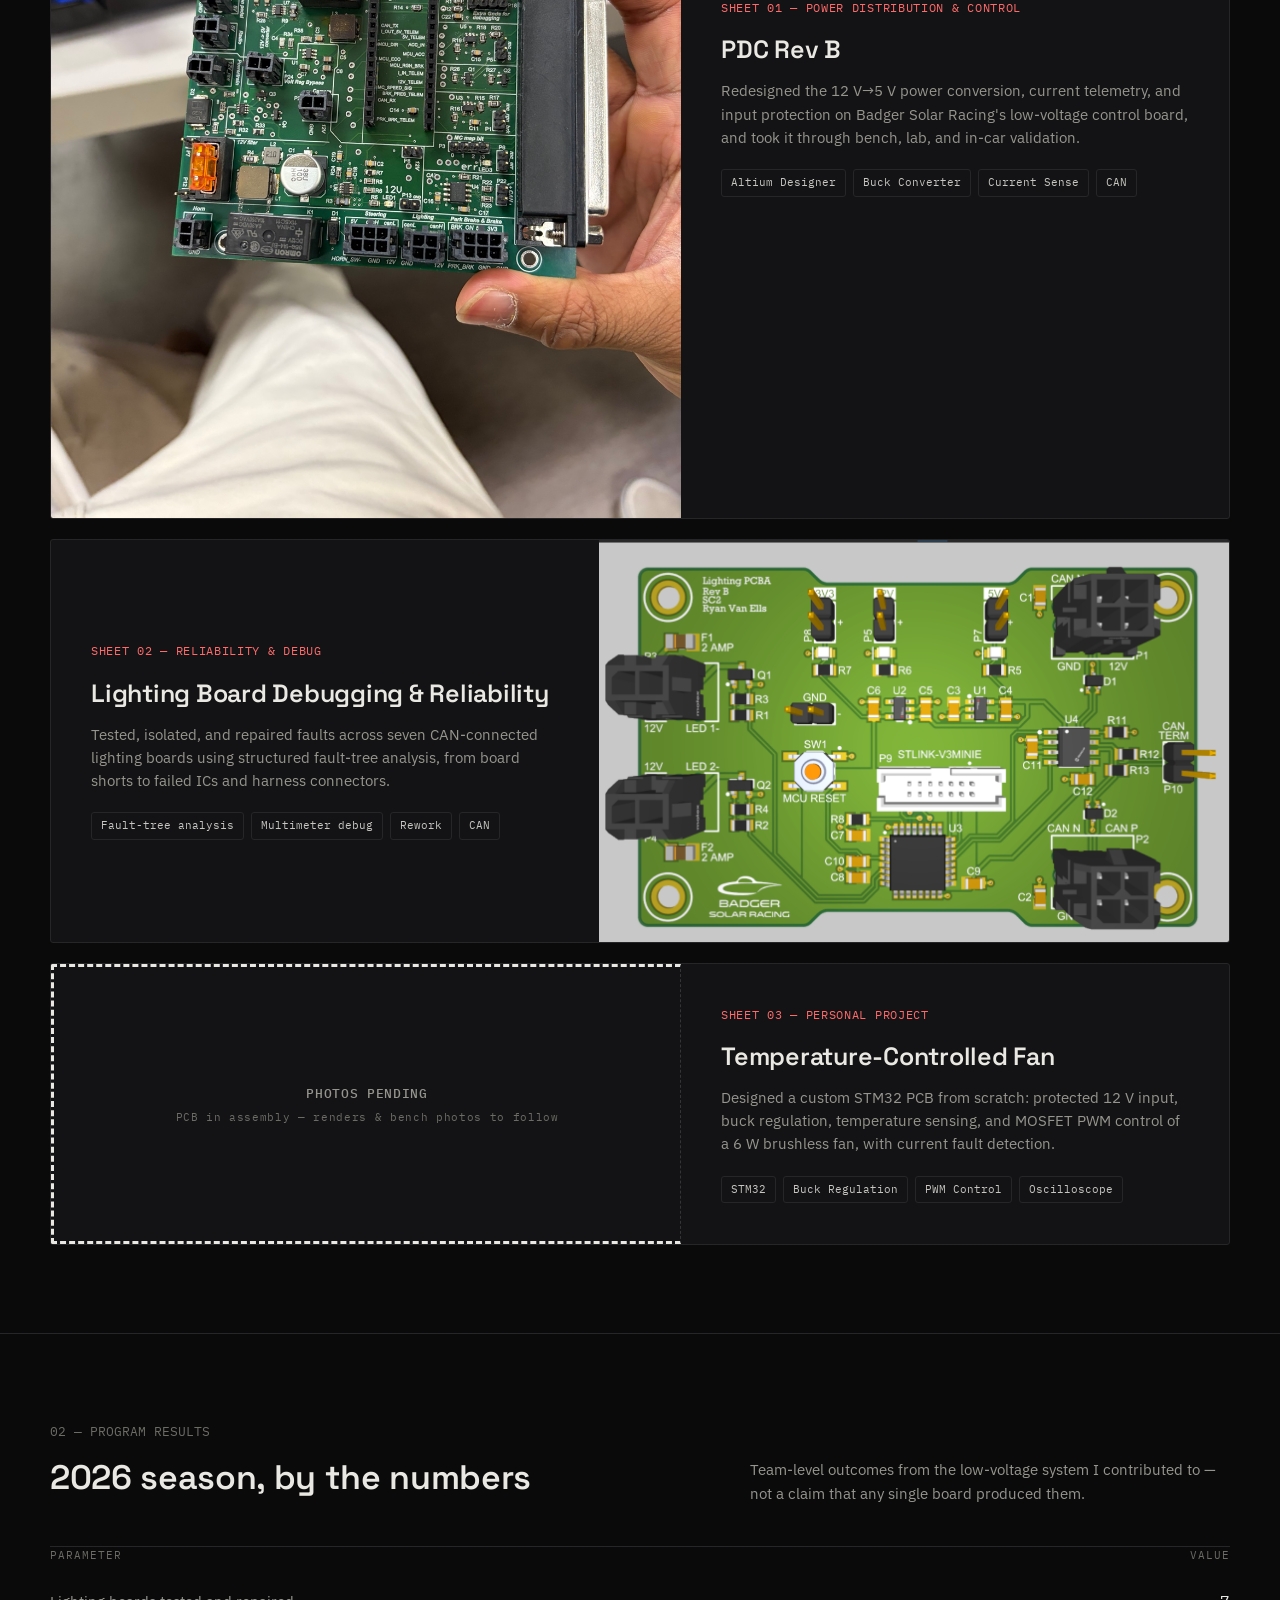
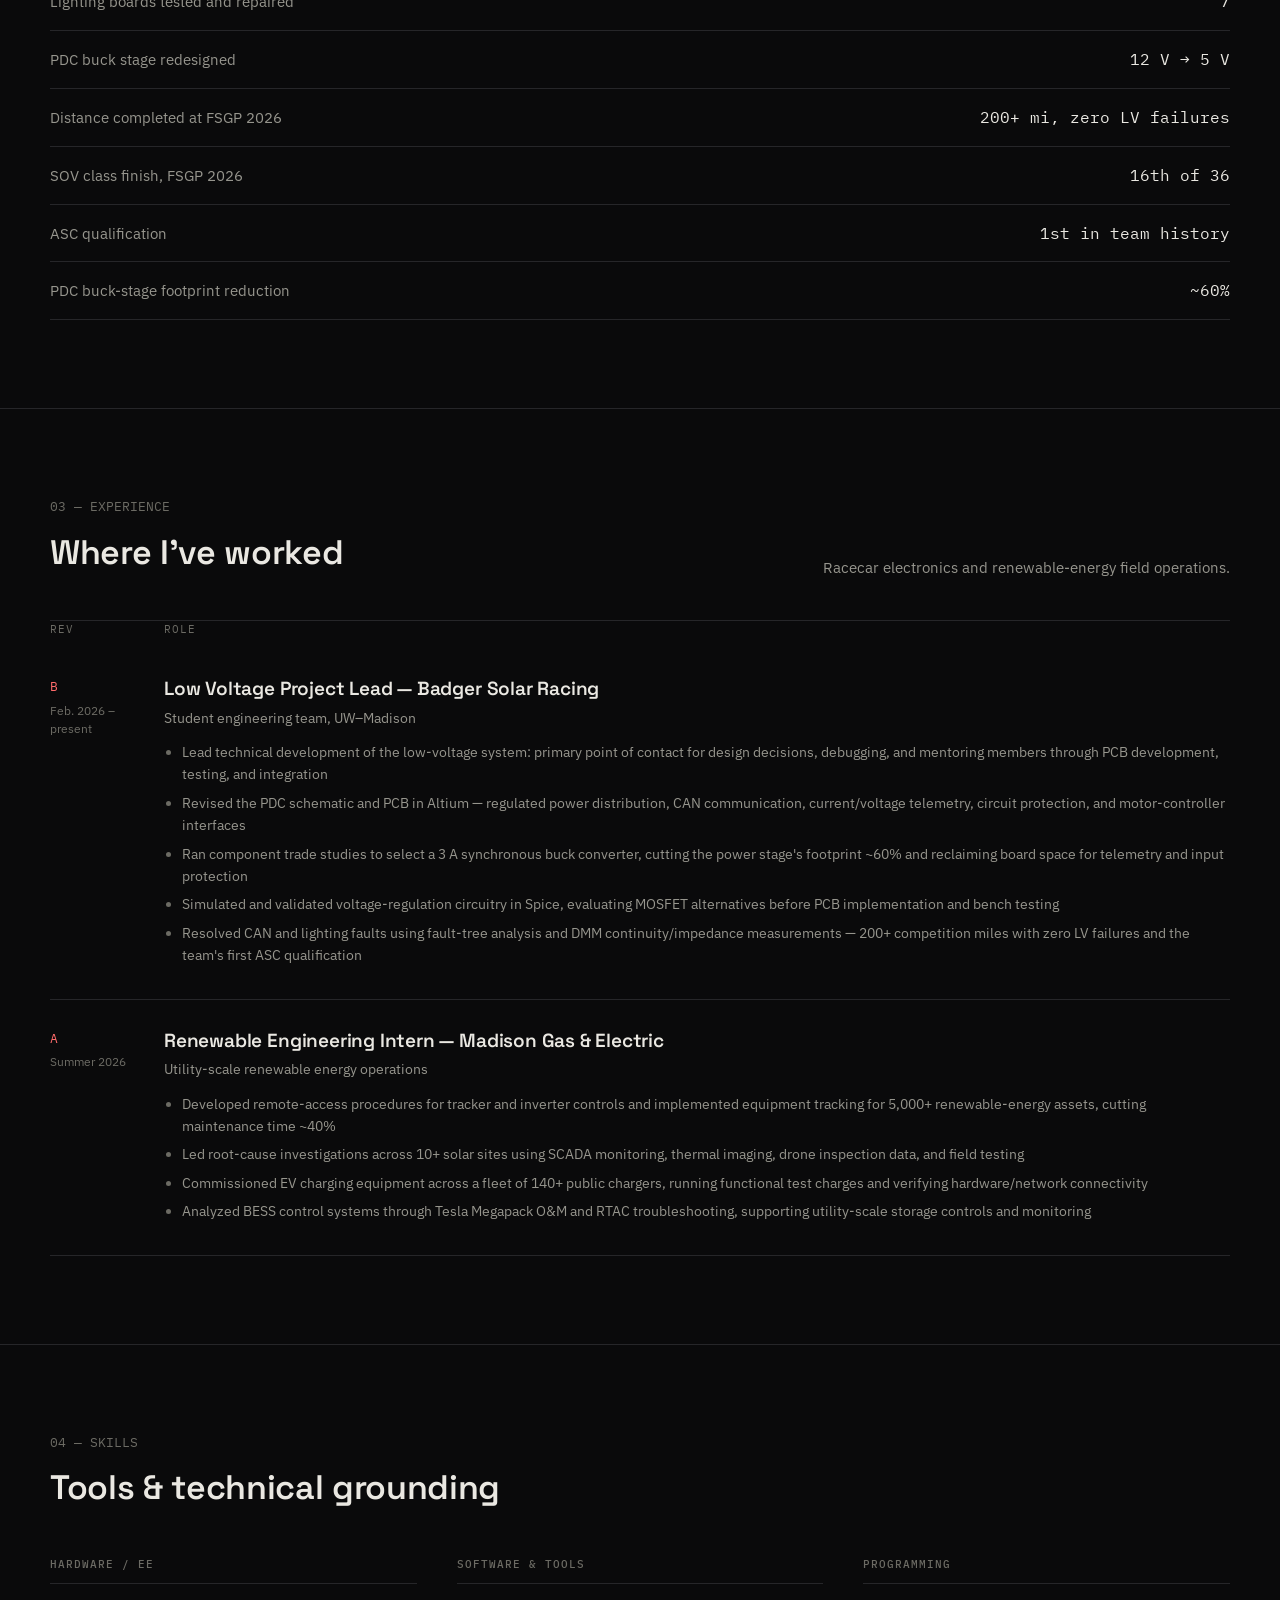
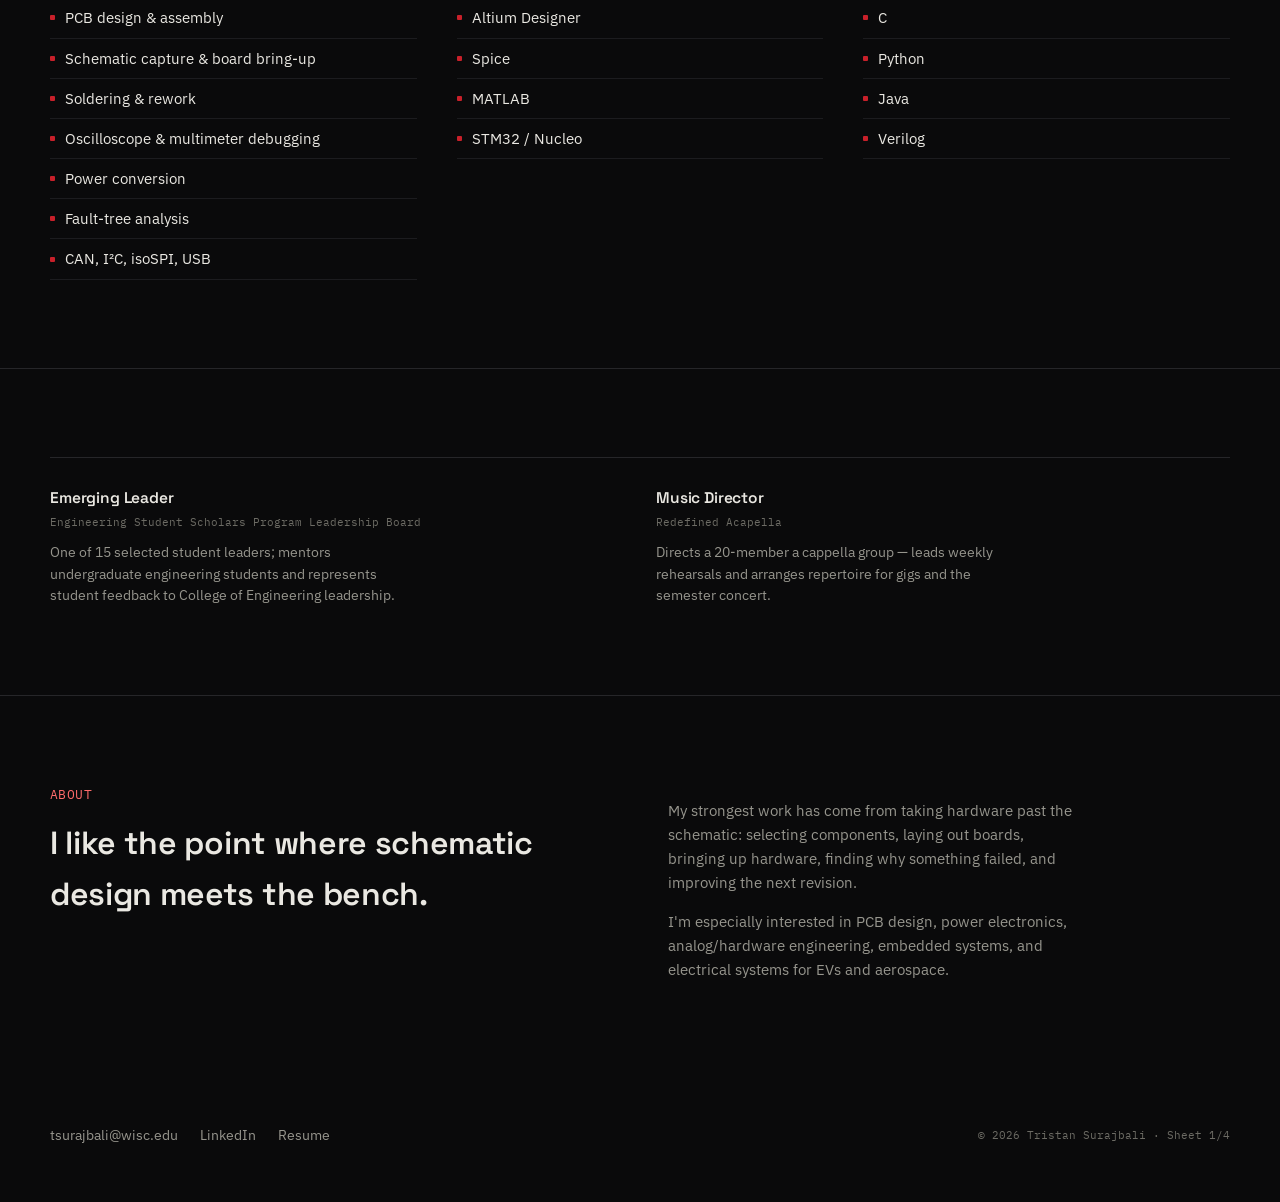
==== commit b207a805: "Update date in rev-when span to Feb. 2026" ====
--- a/index.html
+++ b/index.html
@@ -168,7 +168,7 @@
           <div class="rev-row">
             <div>
               <div class="rev-tag">B</div>
-              <span class="rev-when">2025 &ndash; present</span>
+              <span class="rev-when">Feb. 2026 &ndash; present</span>
             </div>
             <div>
               <h3>Low Voltage Project Lead &mdash; Badger Solar Racing</h3>
